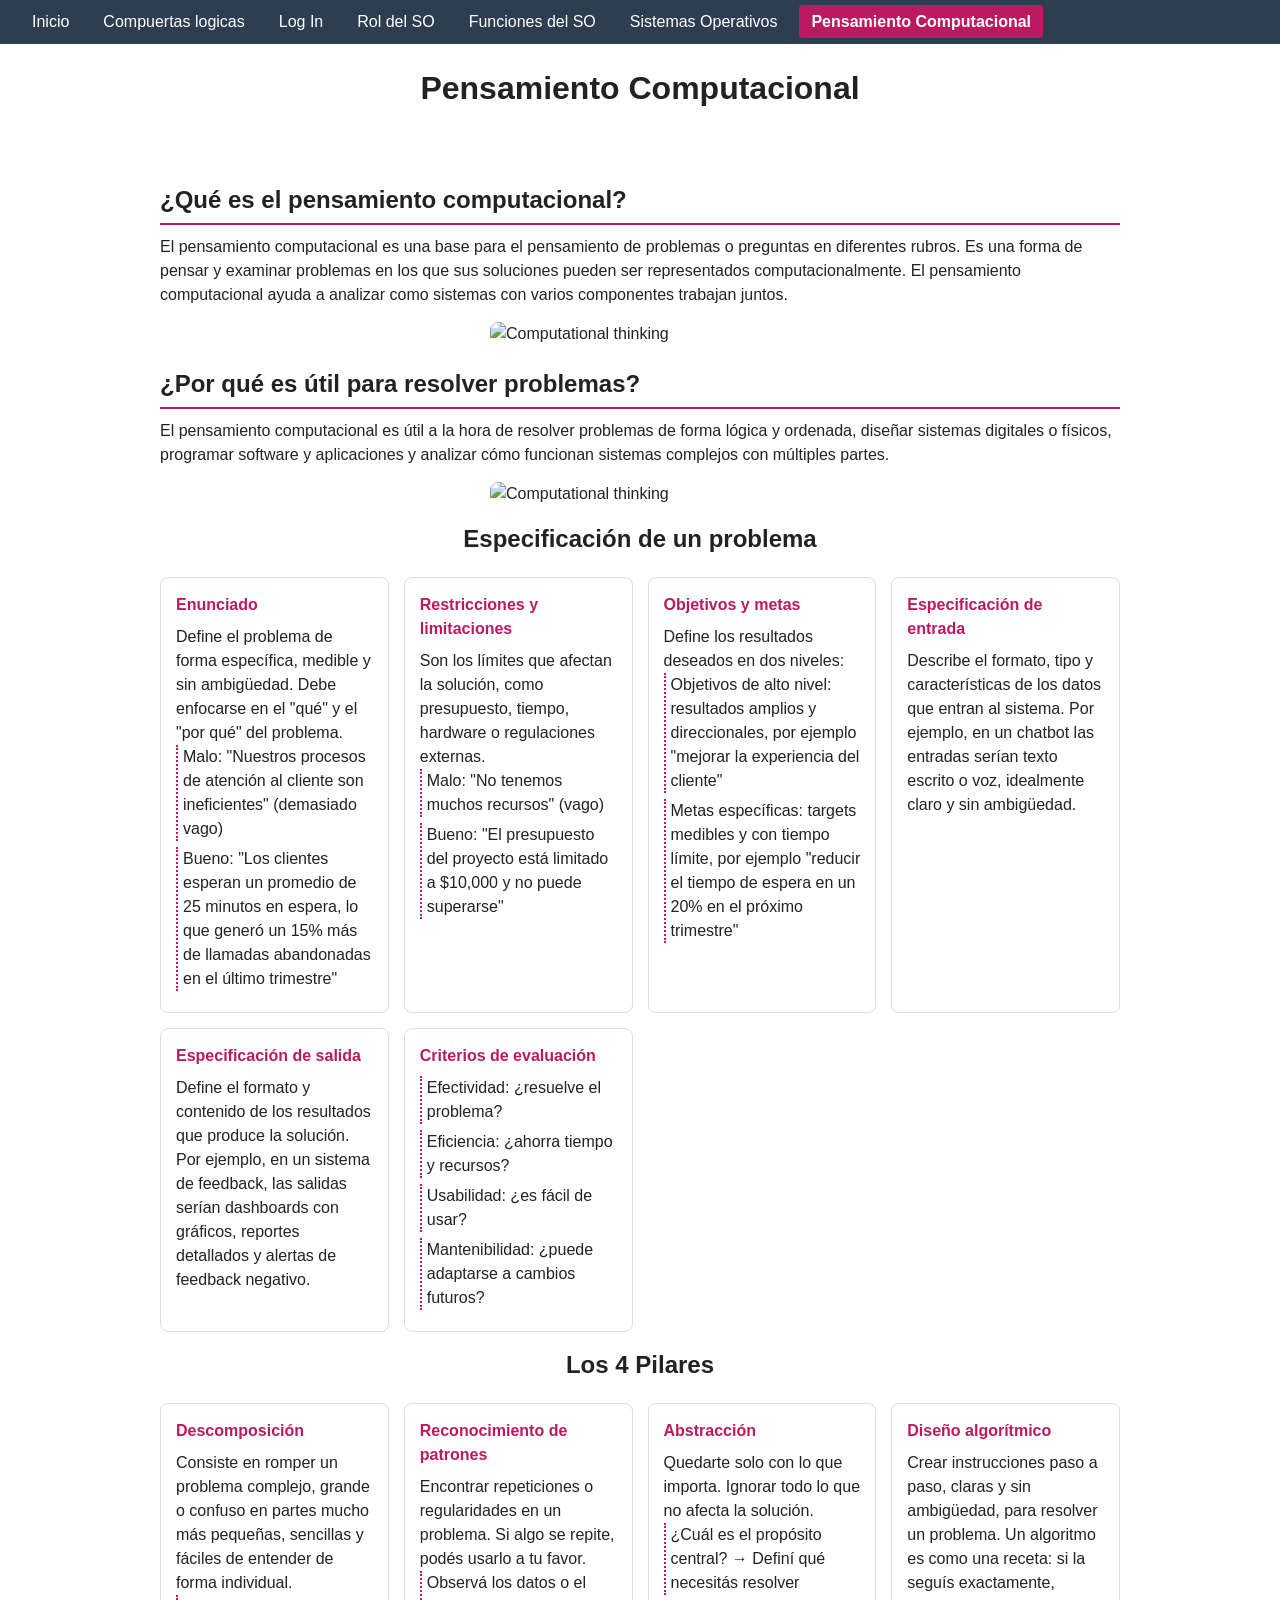
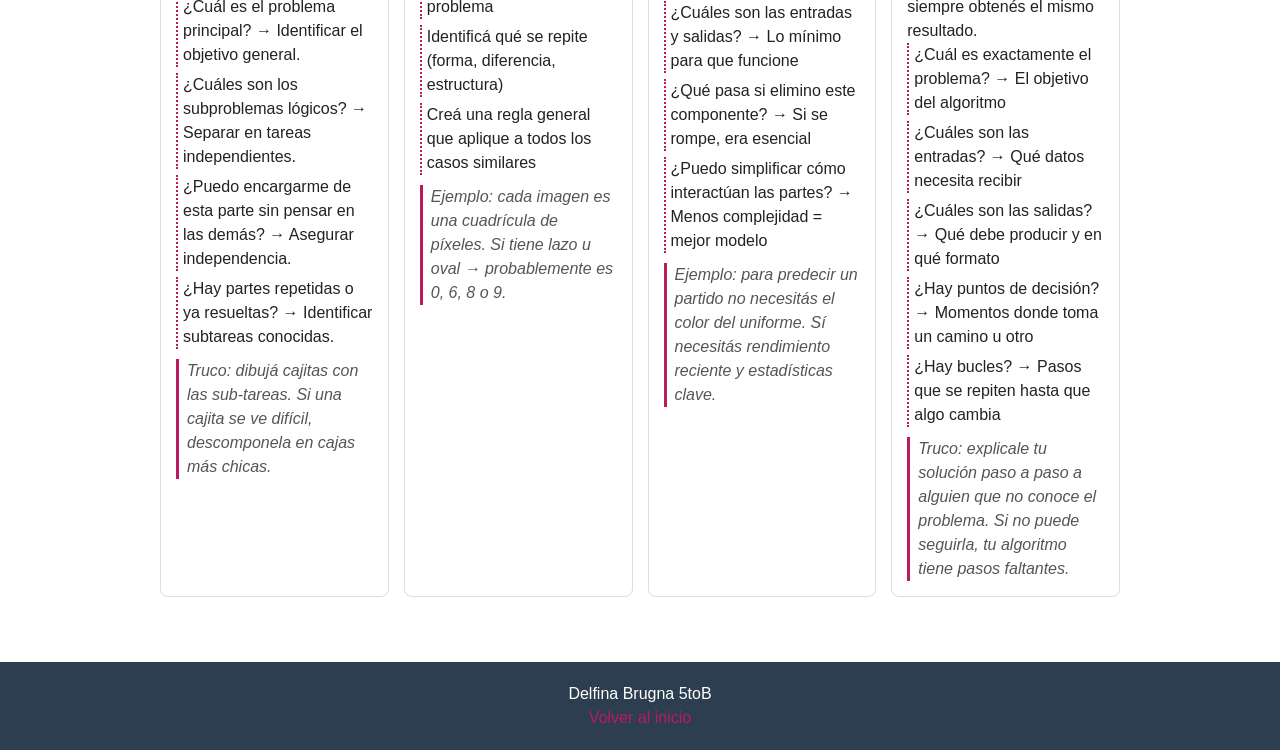
==== proyecto1 html/computational.html @ 4a5bb89e "Add files via upload" ====
<!DOCTYPE html>
<html lang="es"> 
<head>
    <meta charset="UTF-8">
    <meta name="viewport" content="width=device-width, initial-scale=1.0">
    <title>Pensamiento Computacional</title>
    <link rel="stylesheet" href="css/style.css"> 
</head>
<body>

    <nav id="barritadearriba">
        <ul id="listanav">
            <li class="nav_list_item"><a href="index.html">Inicio</a></li>
            <li class="nav_list_item"><a href="compuertas.html">Compuertas logicas</a></li>
            <li class="nav_list_item" id="botoncito_de_arriba_login"><a href="login.html">Log In</a></li>
            <li class="nav_list_item"><a href="rolso.html">Rol del SO</a></li>
            <li class="nav_list_item"><a href="funcionesdelso.html">Funciones del SO</a></li>
            <li class="nav_list_item"><a href="sistemasoperativos.html">Sistemas Operativos</a></li>
            <li class="nav_list_item"><a class="pagina_activa" href="computational.html">Pensamiento Computacional</a></li>
        </ul>
    </nav>

    <header>
        <h1>Pensamiento Computacional</h1>
    </header>

    <main>

        <!-- SECCIÓN: Qué es y para qué sirve -->
        <section>
            <h2>¿Qué es el pensamiento computacional?</h2>
            <p>El pensamiento computacional es una base para el pensamiento de problemas o preguntas en diferentes rubros. Es una forma de pensar y examinar problemas en los que sus soluciones pueden ser representados computacionalmente. El pensamiento computacional ayuda a analizar como sistemas con varios componentes trabajan juntos.</p>
            <img src="https://lamenteesmaravillosa.com/wp-content/uploads/2020/12/cerebro-codigos.png" alt="Computational thinking" class="imagen-seccion">
        </section>

        <section>
            <h2>¿Por qué es útil para resolver problemas?</h2>
            <p>El pensamiento computacional es útil a la hora de resolver problemas de forma lógica y ordenada, diseñar sistemas digitales o físicos, programar software y aplicaciones y analizar cómo funcionan sistemas complejos con múltiples partes.</p>
            <img src="https://encrypted-tbn0.gstatic.com/images?q=tbn:ANd9GcQtES89a00rNRsAOvGvMrVLx4f4S6WlQ4orjA&s" alt="Computational thinking" class="imagen-seccion">
        </section>

        <!-- SECCIÓN: Especificación del problema -->
        <section id="especificacion">
            <h1>Especificación de un problema</h1>

            <div class="cards">

                <div class="card">
                    <div class="card-title">Enunciado</div>
                    <p>Define el problema de forma específica, medible y sin ambigüedad. Debe enfocarse en el "qué" y el "por qué" del problema.</p>
                    <ul>
                        <li>Malo: "Nuestros procesos de atención al cliente son ineficientes" (demasiado vago)</li>
                        <li>Bueno: "Los clientes esperan un promedio de 25 minutos en espera, lo que generó un 15% más de llamadas abandonadas en el último trimestre"</li>
                    </ul>
                </div>

                <div class="card">
                    <div class="card-title">Restricciones y limitaciones</div>
                    <p>Son los límites que afectan la solución, como presupuesto, tiempo, hardware o regulaciones externas.</p>
                    <ul>
                        <li>Malo: "No tenemos muchos recursos" (vago)</li>
                        <li>Bueno: "El presupuesto del proyecto está limitado a $10,000 y no puede superarse"</li>
                    </ul>
                </div>

                <div class="card">
                    <div class="card-title">Objetivos y metas</div>
                    <p>Define los resultados deseados en dos niveles:</p>
                    <ul>
                        <li>Objetivos de alto nivel: resultados amplios y direccionales, por ejemplo "mejorar la experiencia del cliente"</li>
                        <li>Metas específicas: targets medibles y con tiempo límite, por ejemplo "reducir el tiempo de espera en un 20% en el próximo trimestre"</li>
                    </ul>
                </div>

                <div class="card">
                    <div class="card-title">Especificación de entrada</div>
                    <p>Describe el formato, tipo y características de los datos que entran al sistema. Por ejemplo, en un chatbot las entradas serían texto escrito o voz, idealmente claro y sin ambigüedad.</p>
                </div>

                <div class="card">
                    <div class="card-title">Especificación de salida</div>
                    <p>Define el formato y contenido de los resultados que produce la solución. Por ejemplo, en un sistema de feedback, las salidas serían dashboards con gráficos, reportes detallados y alertas de feedback negativo.</p>
                </div>

                <div class="card">
                    <div class="card-title">Criterios de evaluación</div>
                    <ul>
                        <li>Efectividad: ¿resuelve el problema?</li>
                        <li>Eficiencia: ¿ahorra tiempo y recursos?</li>
                        <li>Usabilidad: ¿es fácil de usar?</li>
                        <li>Mantenibilidad: ¿puede adaptarse a cambios futuros?</li>
                    </ul>
                </div>

            </div>
        </section>

        <!-- SECCIÓN: Los 4 pilares -->
        <section id="pilares">
            <h1>Los 4 Pilares</h1>

            <div class="cards"> 

                <div class="card">
                    <div class="card-title">Descomposición</div>
                    <p>Consiste en romper un problema complejo, grande o confuso en partes mucho más pequeñas, sencillas y fáciles de entender de forma individual.</p>
                    <ul>
                        <li>¿Cuál es el problema principal? → Identificar el objetivo general.</li>
                        <li>¿Cuáles son los subproblemas lógicos? → Separar en tareas independientes.</li>
                        <li>¿Puedo encargarme de esta parte sin pensar en las demás? → Asegurar independencia.</li>
                        <li>¿Hay partes repetidas o ya resueltas? → Identificar subtareas conocidas.</li>
                    </ul>
                    <p class="tip">Truco: dibujá cajitas con las sub-tareas. Si una cajita se ve difícil, descomponela en cajas más chicas.</p>
                </div>

                <div class="card">
                    <div class="card-title">Reconocimiento de patrones</div>
                    <p>Encontrar repeticiones o regularidades en un problema. Si algo se repite, podés usarlo a tu favor.</p>
                    <ul>
                        <li>Observá los datos o el problema</li>
                        <li>Identificá qué se repite (forma, diferencia, estructura)</li>
                        <li>Creá una regla general que aplique a todos los casos similares</li>
                    </ul>
                    <p class="tip">Ejemplo: cada imagen es una cuadrícula de píxeles. Si tiene lazo u oval → probablemente es 0, 6, 8 o 9.</p>
                </div>

                <div class="card">
                    <div class="card-title">Abstracción</div>
                    <p>Quedarte solo con lo que importa. Ignorar todo lo que no afecta la solución.</p>
                    <ul>
                        <li>¿Cuál es el propósito central? → Definí qué necesitás resolver</li>
                        <li>¿Cuáles son las entradas y salidas? → Lo mínimo para que funcione</li>
                        <li>¿Qué pasa si elimino este componente? → Si se rompe, era esencial</li>
                        <li>¿Puedo simplificar cómo interactúan las partes? → Menos complejidad = mejor modelo</li>
                    </ul>
                    <p class="tip">Ejemplo: para predecir un partido no necesitás el color del uniforme. Sí necesitás rendimiento reciente y estadísticas clave.</p>
                </div>

                <div class="card">
                    <div class="card-title">Diseño algorítmico</div>
                    <p>Crear instrucciones paso a paso, claras y sin ambigüedad, para resolver un problema. Un algoritmo es como una receta: si la seguís exactamente, siempre obtenés el mismo resultado.</p>
                    <ul>
                        <li>¿Cuál es exactamente el problema? → El objetivo del algoritmo</li>
                        <li>¿Cuáles son las entradas? → Qué datos necesita recibir</li>
                        <li>¿Cuáles son las salidas? → Qué debe producir y en qué formato</li>
                        <li>¿Hay puntos de decisión? → Momentos donde toma un camino u otro</li>
                        <li>¿Hay bucles? → Pasos que se repiten hasta que algo cambia</li>
                    </ul>
                    <p class="tip">Truco: explicale tu solución paso a paso a alguien que no conoce el problema. Si no puede seguirla, tu algoritmo tiene pasos faltantes.</p>
                </div>

            </div>
        </section>

    </main>

    <footer>
        <p>Delfina Brugna 5toB</p>
        <a href="index.html">Volver al inicio</a>
    </footer>
    
</body>
</html>
---- proyecto1 html/css/style.css ----
/* VARIABLES DE COLOR */
:root {
    --color-fondo: #ffffff;        /* fondo general de la página */
    --color-texto: #222222;        /* color del texto */
    --color-oscuro: #2c3e50;       /* color oscuro (nav y footer) */
    --color-oscuro-hover: #34495e; /* color oscuro al pasar el mouse */
    --color-acento: #bc1a60;       /* color principal de detalles (verde-azulado) */
    --color-acento-hover: #a01642; /* color de acento al pasar el mouse */
    --color-borde: #dddddd;        /* color de bordes */
    --color-borde-tabla: #cccccc;  /* color de bordes de tablas */
    --color-fondo-claro: #f0f0f0;  /* fondo gris clarito (encabezados de tabla) */
    --color-fondo-def: #f7f7f7;    /* fondo de las cajas de definición */
    --color-texto-claro: #555555;  /* texto gris para detalles */
    --color-blanco: #ffffff;       /* blanco, para texto sobre fondo oscuro */
}

/*   RESET BÁSICO : Saca los márgenes y paddings que el navegador pone por defecto */
* {
    margin: 0;
    padding: 0;
    box-sizing: border-box; /* hace que el padding no agrande el tamaño total de los elementos */
}

body {
    font-family: Arial, sans-serif; /* tipografía */
    color: var(--color-texto);
    background-color: var(--color-fondo);
    line-height: 1.5; /* espacio entre líneas */
}

/* BARRA DE NAVEGACIÓN (NAV) */
#barritadearriba {
    background-color: var(--color-oscuro);
    padding: 10px 20px;
    position: sticky; /* hace que se pegue arriba al hacer scroll */
    top: 0;            /* "pegada" justo en el borde superior */
    z-index: 100;      /* para que quede por encima del resto del contenido */
}

#listanav {
    list-style: none; /* saca los puntitos de la lista */
    display: flex; /* pone los items uno al lado del otro */
    flex-wrap: wrap; /* si no entran, pasan a la siguiente línea */
    gap: 10px; /* espacio entre cada link */
}

.nav_list_item a {
    color: var(--color-blanco);
    text-decoration: none; /* saca el subrayado del link */
    padding: 8px 12px;
    border-radius: 4px; /* bordes redondeados */
}

.nav_list_item a:hover {
    background-color: var(--color-oscuro-hover); /* cambia de color al pasar el mouse */
}

/* Marca la página en la que estás parado */
.pagina_activa {
    background-color: var(--color-acento);
    font-weight: bold;
}

/* HEADER */
header {
    text-align: center;
    padding: 20px;
}

header h1 {
    margin-bottom: 10px;
}

#logo_ib {
    width: 120px; /* tamaño fijo del logo */
}

/* CONTENIDO PRINCIPAL */
main {
    padding: 20px;
    max-width: 1000px; /* el contenido no se estira de más en pantallas grandes */
    margin: 0 auto; /* centra el contenido */
}

main h1 {
    margin-bottom: 20px;
    text-align: center;
}

main h2 {
    margin: 20px 0 10px;
    border-bottom: 2px solid var(--color-acento); /* línea debajo de cada título de sección */
    padding-bottom: 5px;
}

main h3 {
    margin: 15px 0 10px;
}

/* PÁGINA: COMPUERTAS LÓGICAS */
#contenedor {
    display: flex;
    flex-wrap: wrap; /* las tarjetas pasan a la siguiente fila si no entran */
    gap: 20px;
    justify-content: center;
}

.contcompuerta {
    border: 1px solid var(--color-borde);
    border-radius: 8px;
    padding: 15px;
    width: 250px;
    text-align: center;
}

.contcompuerta img.compuerta {
    width: 100px; /* tamaño de la imagen de la compuerta */
    margin: 10px 0;
}

.contcompuerta table {
    width: 100%;
    border-collapse: collapse; /* une los bordes de la tabla */
    margin-top: 10px;
}

.contcompuerta th,
.contcompuerta td {
    border: 1px solid var(--color-borde-tabla);
    padding: 6px;
    text-align: center;
}

.contcompuerta th {
    background-color: var(--color-fondo-claro);
}

/* PÁGINA: LOG IN */
.contenedor {
    max-width: 300px;
    margin: 40px auto; /* centra el formulario */
    padding: 20px;
    border: 1px solid var(--color-borde);
    border-radius: 8px;
}

.contenedor label {
    display: block; /* cada label en su propia línea */
    margin-bottom: 5px;
    font-weight: bold;
}

.contenedor input[type="text"],
.contenedor input[type="password"] {
    width: 100%;
    padding: 8px;
    margin-bottom: 15px;
    border: 1px solid var(--color-borde-tabla);
    border-radius: 4px;
}

#login_submit {
    background-color: var(--color-acento);
    color: var(--color-blanco);
    border: none;
    padding: 10px 20px;
    border-radius: 4px;
    cursor: pointer; /* el cursor cambia a "mano" al pasar por arriba */
}

#login_submit:hover {
    background-color: var(--color-acento-hover);
}

/* PÁGINA: ROL DEL SO */
#diagrama-sistema-operativo {
    display: block;
    max-width: 100%; /* la imagen no se sale de la pantalla */
    margin: 20px auto;
}

.grid-recursos {
    display: grid;
    grid-template-columns: repeat(auto-fit, minmax(220px, 1fr)); /* tarjetas que se acomodan solas según el ancho */
    gap: 15px;
    margin-top: 20px;
}

.card-recurso {
    border: 1px solid var(--color-borde);
    border-radius: 8px;
    padding: 15px;
    text-align: center;
}

.card-recurso img {
    width: 100%;
    height: 120px;
    object-fit: cover; /* recorta la imagen para que entre prolija */
    border-radius: 4px;
    margin-top: 10px;
}

/* PÁGINA: FUNCIONES DEL SO */

/* Caja de definición destacada */
.def {
    background-color: var(--color-fondo-def);
    border-left: 4px solid var(--color-acento); /* línea de color al costado */
    padding: 15px;
    margin: 15px 0;
}

/* Tarjetas de información */
.cards {
    display: grid;
    grid-template-columns: repeat(auto-fit, minmax(220px, 1fr));
    gap: 15px;
    margin: 15px 0;
}

.card {
    border: 1px solid var(--color-borde);
    border-radius: 8px;
    padding: 15px;
}

.card-title {
    font-weight: bold;
    margin-bottom: 8px;
    color: var(--color-acento);
}

/* Estados de un proceso */
.states {
    display: flex;
    flex-wrap: wrap;
    gap: 10px;
    margin: 15px 0;
}

.state {
    border: 1px solid var(--color-borde-tabla);
    border-radius: 8px;
    padding: 10px 15px;
    text-align: center;
    flex: 1;
    min-width: 120px;
}

.state span {
    display: block;
    font-weight: bold;
    margin-bottom: 5px;
}

.state em {
    font-size: 0.9em;
    color: var(--color-texto-claro);
}

/* Tabla de sistemas de archivos */
table {
    width: 100%;
    border-collapse: collapse;
    margin: 15px 0;
}

table th,
table td {
    border: 1px solid var(--color-borde-tabla);
    padding: 8px;
    text-align: left;
}

table th {
    background-color: var(--color-fondo-claro);
}

/* FOOTER */
footer {
    text-align: center;
    padding: 20px;
    background-color: var(--color-oscuro);
    color: var(--color-blanco);
    margin-top: 30px;
}

footer a {
    color: var(--color-acento);
    text-decoration: none;
}

footer a:hover {
    text-decoration: underline;
}

/*  PÁGINA: SISTEMAS OPERATIVOS  */

/* Tarjetas de comparación Server vs Workstation */
#SO-0 {
    display: flex;
    flex-wrap: wrap; /* si no entran en una fila, pasan a la siguiente */
    gap: 20px;
}

.comparacion-card {
    flex: 1;
    min-width: 280px;
    border: 1px solid var(--color-borde);
    border-radius: 8px;
    padding: 15px;
}

/* Tarjetas de cada sistema operativo (Windows, macOS, Linux) */
.sistema-card {
    border: 1px solid var(--color-borde);
    border-radius: 8px;
    padding: 15px;
    margin-bottom: 20px;
}

/* Tarjeta de Ubuntu, dentro de la tarjeta de Linux */
.subsistema-card {
    border: 1px solid var(--color-borde-tabla);
    border-radius: 8px;
    padding: 15px;
    margin-top: 15px;
    
}

/* Párrafos de definición y descripción */
.definition,
.description {
    margin-bottom: 10px;
}

/* Listas de características, ejemplos, tipos y comandos */
.characteristics,
.examples,
.types,
.common-commands {
    margin: 10px 0 10px 20px; /* margen a la izquierda para que se vea la lista con sangría */
}

.characteristics .item,
.examples .item,
.types .item,
.common-commands .item {
    margin-bottom: 5px;
}

/* Comandos: los mostramos como si fueran código */
.common-commands .item {
    font-family: monospace;
    background-color: var(--color-fondo-claro);
    padding: 4px 8px;
    border-radius: 4px;
    list-style: none; /* le sacamos el puntito porque ya tiene fondo */
}

/* PÁGINA: PENSAMIENTO COMPUTACIONAL */

/* Imagen dentro de las secciones de texto */
.imagen-seccion {
    display: block;
    max-width: 300px;
    margin: 15px auto;
    border-radius: 8px;
}


/* Texto de tip al pie de cada tarjeta */
.tip {
    margin-top: 10px;
    font-style: italic;
    color: var(--color-texto-claro);
    border-left: 3px solid var(--color-acento);
    padding-left: 8px;
}

/* Listas dentro de las tarjetas de pensamiento computacional */

#especificacion ul li,
#pilares ul li {
    margin-bottom: 6px;
    padding-left: 5px;
    border-left: 2px dotted var(--color-acento); /* línea de color al costado de cada item */
    list-style: none; /* saca el puntito, lo reemplaza la línea de color */
}
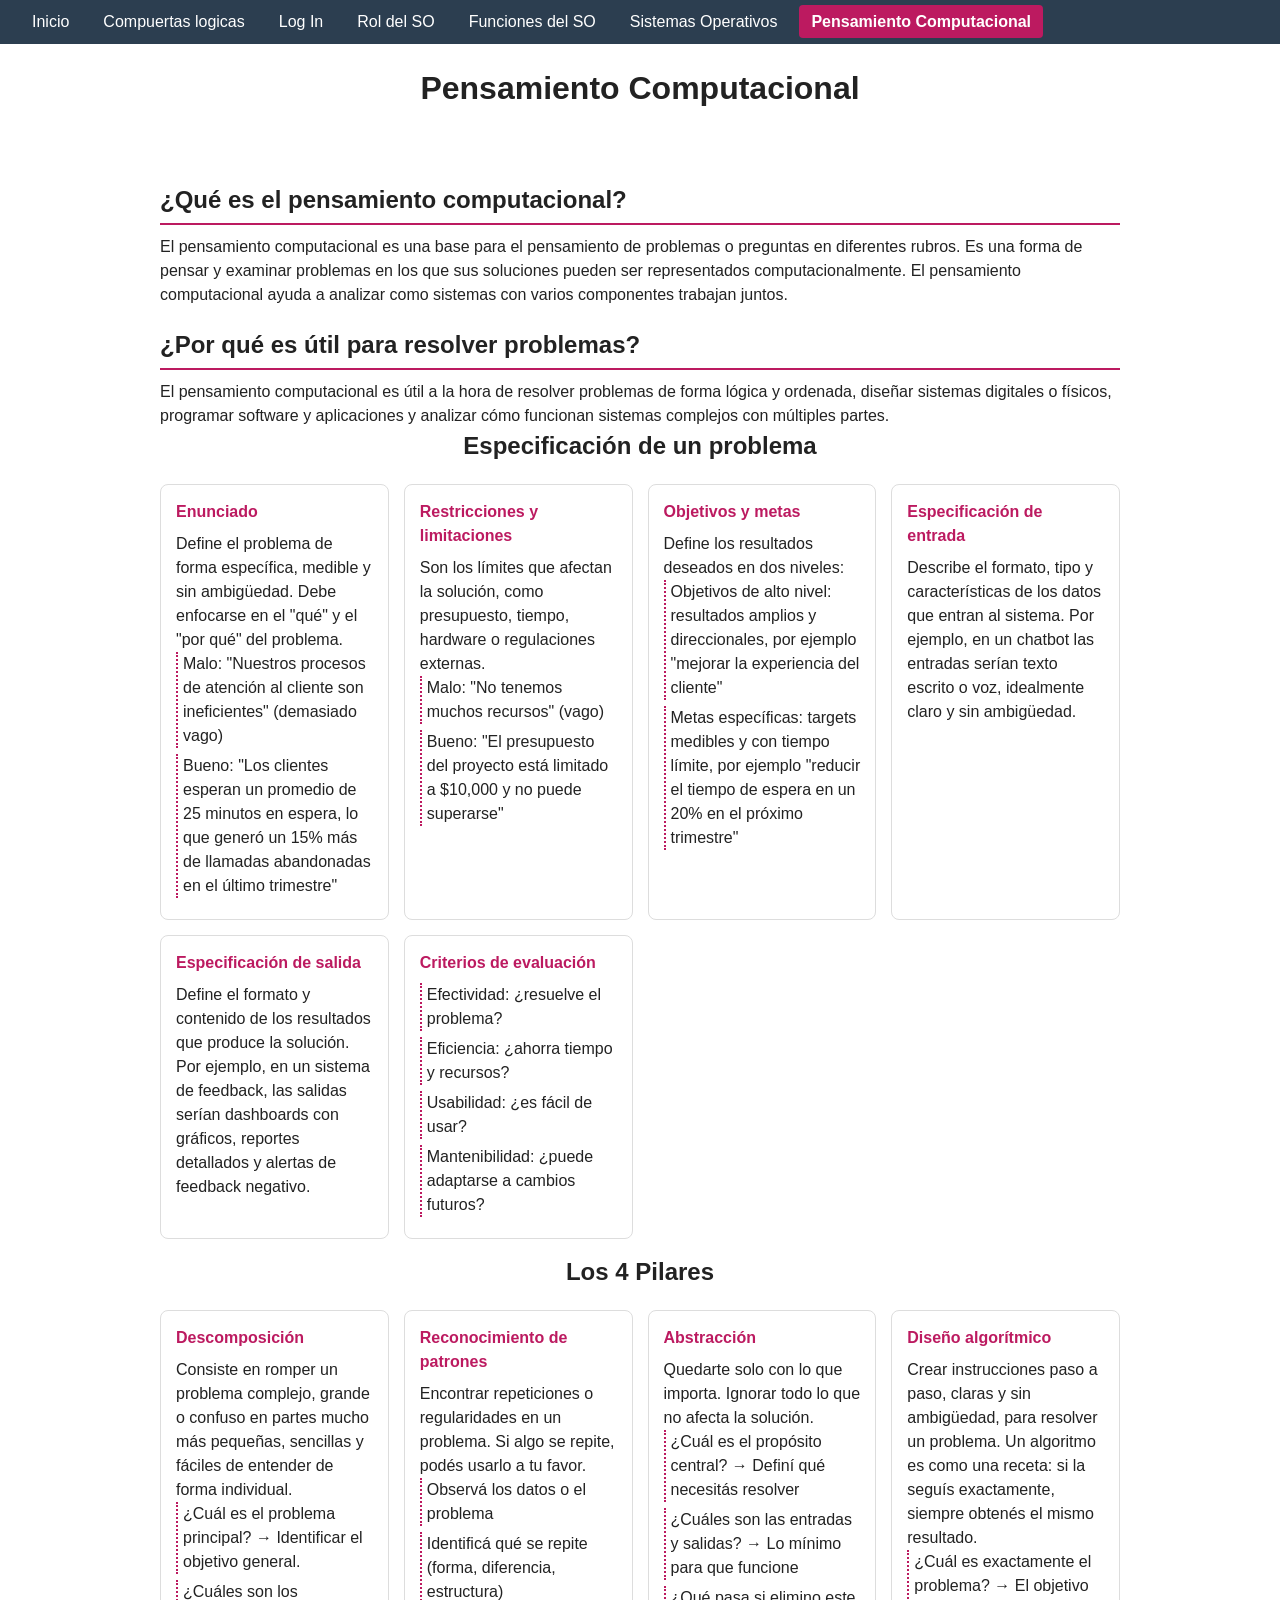
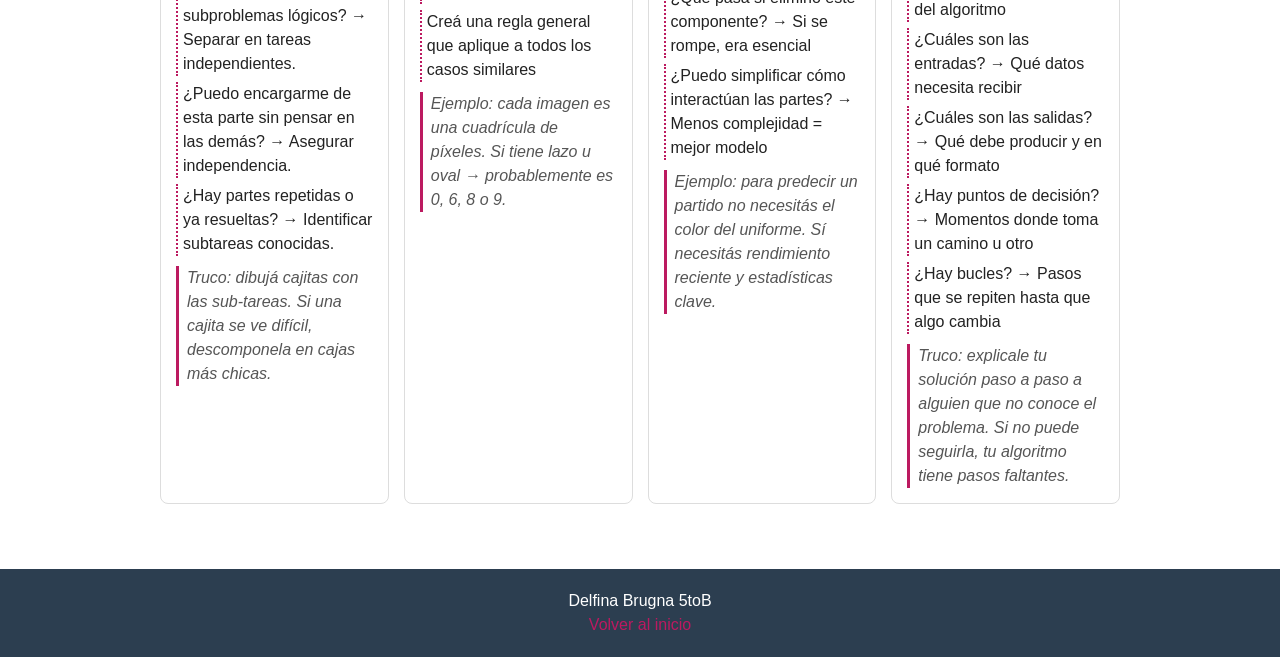
==== commit e4f8fffc: "Add files via upload" ====
--- a/proyecto1 html/computational.html
+++ b/proyecto1 html/computational.html
@@ -30,13 +30,12 @@
         <section>
             <h2>¿Qué es el pensamiento computacional?</h2>
             <p>El pensamiento computacional es una base para el pensamiento de problemas o preguntas en diferentes rubros. Es una forma de pensar y examinar problemas en los que sus soluciones pueden ser representados computacionalmente. El pensamiento computacional ayuda a analizar como sistemas con varios componentes trabajan juntos.</p>
-            <img src="https://lamenteesmaravillosa.com/wp-content/uploads/2020/12/cerebro-codigos.png" alt="Computational thinking" class="imagen-seccion">
         </section>
 
         <section>
             <h2>¿Por qué es útil para resolver problemas?</h2>
             <p>El pensamiento computacional es útil a la hora de resolver problemas de forma lógica y ordenada, diseñar sistemas digitales o físicos, programar software y aplicaciones y analizar cómo funcionan sistemas complejos con múltiples partes.</p>
-            <img src="https://encrypted-tbn0.gstatic.com/images?q=tbn:ANd9GcQtES89a00rNRsAOvGvMrVLx4f4S6WlQ4orjA&s" alt="Computational thinking" class="imagen-seccion">
+
         </section>
 
         <!-- SECCIÓN: Especificación del problema -->
--- a/proyecto1 html/css/style.css
+++ b/proyecto1 html/css/style.css
@@ -13,7 +13,7 @@
     --color-texto-claro: #555555;  /* texto gris para detalles */
     --color-blanco: #ffffff;       /* blanco, para texto sobre fondo oscuro */
 }
-
+/* General */
 /*   RESET BÁSICO : Saca los márgenes y paddings que el navegador pone por defecto */
 * {
     margin: 0;
@@ -96,6 +96,37 @@
 main h3 {
     margin: 15px 0 10px;
 }
+#contenidos_en_links {
+    margin: 20px 0;
+    text-align: center;
+    background-color: var(--color-fondo-claro);
+    padding: 15px;
+    border-radius: 8px;
+}
+
+#listado_de_links {
+    list-style: none; /* saca los puntitos de la lista */
+    padding-left: 0;  /* saca el padding izquierdo que viene por defecto */
+    display: flex; /* pone los items uno al lado del otro */
+    flex-wrap: wrap; /* si no entran, pasan a la siguiente línea */
+    gap: 10px; /* espacio entre cada link */
+
+}
+#listado_de_links li {
+    margin-block: 5px; /* espacio arriba y abajo de cada item de la lista */
+}
+.index_list_item {
+    color: var(--color-oscuro);
+    text-decoration: none; /* saca el subrayado del link */
+    padding: 8px 12px;
+    border-radius: 4px; /* bordes redondeados */
+    border: 1px solid var(--color-borde); /* borde alrededor de cada link */
+}
+.index_list_item:hover {
+    background-color: var(--color-acento);
+    color: var(--color-blanco);
+}
+
 
 /* PÁGINA: COMPUERTAS LÓGICAS */
 #contenedor {
@@ -361,15 +392,6 @@
 
 /* PÁGINA: PENSAMIENTO COMPUTACIONAL */
 
-/* Imagen dentro de las secciones de texto */
-.imagen-seccion {
-    display: block;
-    max-width: 300px;
-    margin: 15px auto;
-    border-radius: 8px;
-}
-
-
 /* Texto de tip al pie de cada tarjeta */
 .tip {
     margin-top: 10px;
